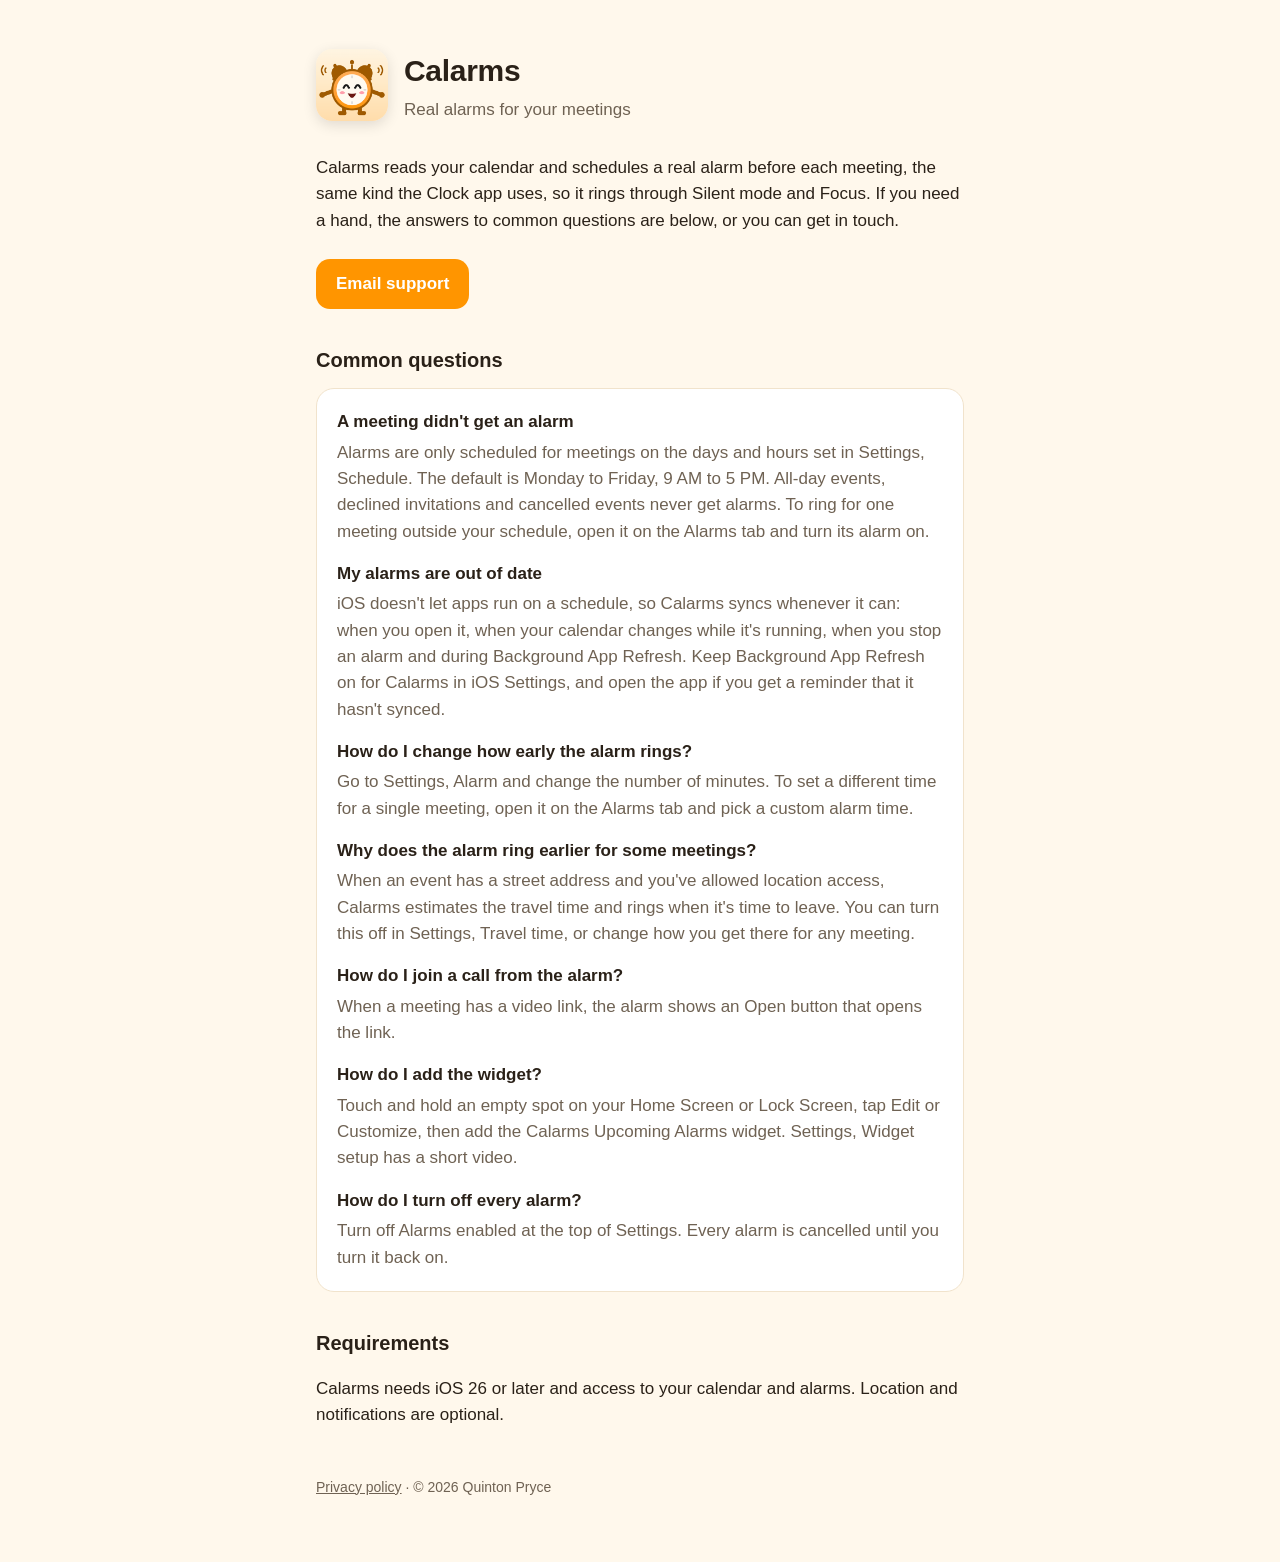
==== index.html @ 372573a1 "Add Calarms support and privacy pages Co-Authored-By: Claude Opus 5.5 <noreply@anthropic.com>" ====
<!doctype html>
<html lang="en">
<head>
  <meta charset="utf-8">
  <meta name="viewport" content="width=device-width, initial-scale=1">
  <title>Calarms Support</title>
  <meta name="description" content="Calarms turns your calendar meetings into real iPhone alarms that ring through Silent mode and Focus.">
  <link rel="icon" href="icon.png">
  <link rel="stylesheet" href="style.css">
</head>
<body>
  <main>
    <header>
      <img src="icon.png" alt="">
      <div>
        <h1>Calarms</h1>
        <p>Real alarms for your meetings</p>
      </div>
    </header>

    <p>Calarms reads your calendar and schedules a real alarm before each meeting, the same kind the Clock app uses, so it rings through Silent mode and Focus. If you need a hand, the answers to common questions are below, or you can get in touch.</p>

    <a class="contact" href="mailto:prycequinton329@gmail.com?subject=Calarms%20support">Email support</a>

    <h2>Common questions</h2>

    <div class="card">
      <h3>A meeting didn't get an alarm</h3>
      <p>Alarms are only scheduled for meetings on the days and hours set in Settings, Schedule. The default is Monday to Friday, 9 AM to 5 PM. All-day events, declined invitations and cancelled events never get alarms. To ring for one meeting outside your schedule, open it on the Alarms tab and turn its alarm on.</p>

      <h3>My alarms are out of date</h3>
      <p>iOS doesn't let apps run on a schedule, so Calarms syncs whenever it can: when you open it, when your calendar changes while it's running, when you stop an alarm and during Background App Refresh. Keep Background App Refresh on for Calarms in iOS Settings, and open the app if you get a reminder that it hasn't synced.</p>

      <h3>How do I change how early the alarm rings?</h3>
      <p>Go to Settings, Alarm and change the number of minutes. To set a different time for a single meeting, open it on the Alarms tab and pick a custom alarm time.</p>

      <h3>Why does the alarm ring earlier for some meetings?</h3>
      <p>When an event has a street address and you've allowed location access, Calarms estimates the travel time and rings when it's time to leave. You can turn this off in Settings, Travel time, or change how you get there for any meeting.</p>

      <h3>How do I join a call from the alarm?</h3>
      <p>When a meeting has a video link, the alarm shows an Open button that opens the link.</p>

      <h3>How do I add the widget?</h3>
      <p>Touch and hold an empty spot on your Home Screen or Lock Screen, tap Edit or Customize, then add the Calarms Upcoming Alarms widget. Settings, Widget setup has a short video.</p>

      <h3>How do I turn off every alarm?</h3>
      <p>Turn off Alarms enabled at the top of Settings. Every alarm is cancelled until you turn it back on.</p>
    </div>

    <h2>Requirements</h2>
    <p>Calarms needs iOS 26 or later and access to your calendar and alarms. Location and notifications are optional.</p>

    <footer>
      <a href="privacy.html">Privacy policy</a> · © 2026 Quinton Pryce
    </footer>
  </main>
</body>
</html>
---- style.css ----
:root {
  --bg: #fff8ec;
  --card: #ffffff;
  --text: #2a2118;
  --muted: #6f6253;
  --accent: #ff9500;
  --accent-ink: #b35f00;
  --border: #f1e3cc;
  color-scheme: light dark;
}

@media (prefers-color-scheme: dark) {
  :root {
    --bg: #17120c;
    --card: #221b13;
    --text: #f6ecdf;
    --muted: #b8a893;
    --accent: #ff9f1a;
    --accent-ink: #ffb347;
    --border: #3a2e20;
  }
}

* {
  box-sizing: border-box;
}

body {
  margin: 0;
  background: var(--bg);
  color: var(--text);
  font-family: ui-rounded, "SF Pro Rounded", -apple-system, BlinkMacSystemFont, "Segoe UI", sans-serif;
  font-size: 17px;
  line-height: 1.55;
}

main {
  max-width: 680px;
  margin: 0 auto;
  padding: 48px 16px 64px;
}

header {
  display: flex;
  align-items: center;
  gap: 16px;
  margin-bottom: 32px;
}

header img {
  width: 72px;
  height: 72px;
  border-radius: 16px;
  box-shadow: 0 4px 14px rgba(0, 0, 0, 0.12);
}

header h1 {
  margin: 0;
  font-size: 30px;
  font-weight: 800;
  letter-spacing: -0.01em;
}

header p {
  margin: 2px 0 0;
  color: var(--muted);
}

h2 {
  margin: 36px 0 8px;
  font-size: 20px;
  font-weight: 800;
}

a {
  color: var(--accent-ink);
}

.card {
  background: var(--card);
  border: 1px solid var(--border);
  border-radius: 18px;
  padding: 4px 20px;
  margin: 12px 0;
}

.card h3 {
  margin: 16px 0 4px;
  font-size: 17px;
}

.card p {
  margin: 0 0 16px;
  color: var(--muted);
}

.contact {
  display: inline-block;
  margin-top: 8px;
  padding: 12px 20px;
  border-radius: 14px;
  background: var(--accent);
  color: #fff;
  font-weight: 700;
  text-decoration: none;
}

footer {
  margin-top: 48px;
  color: var(--muted);
  font-size: 14px;
}

footer a {
  color: inherit;
}
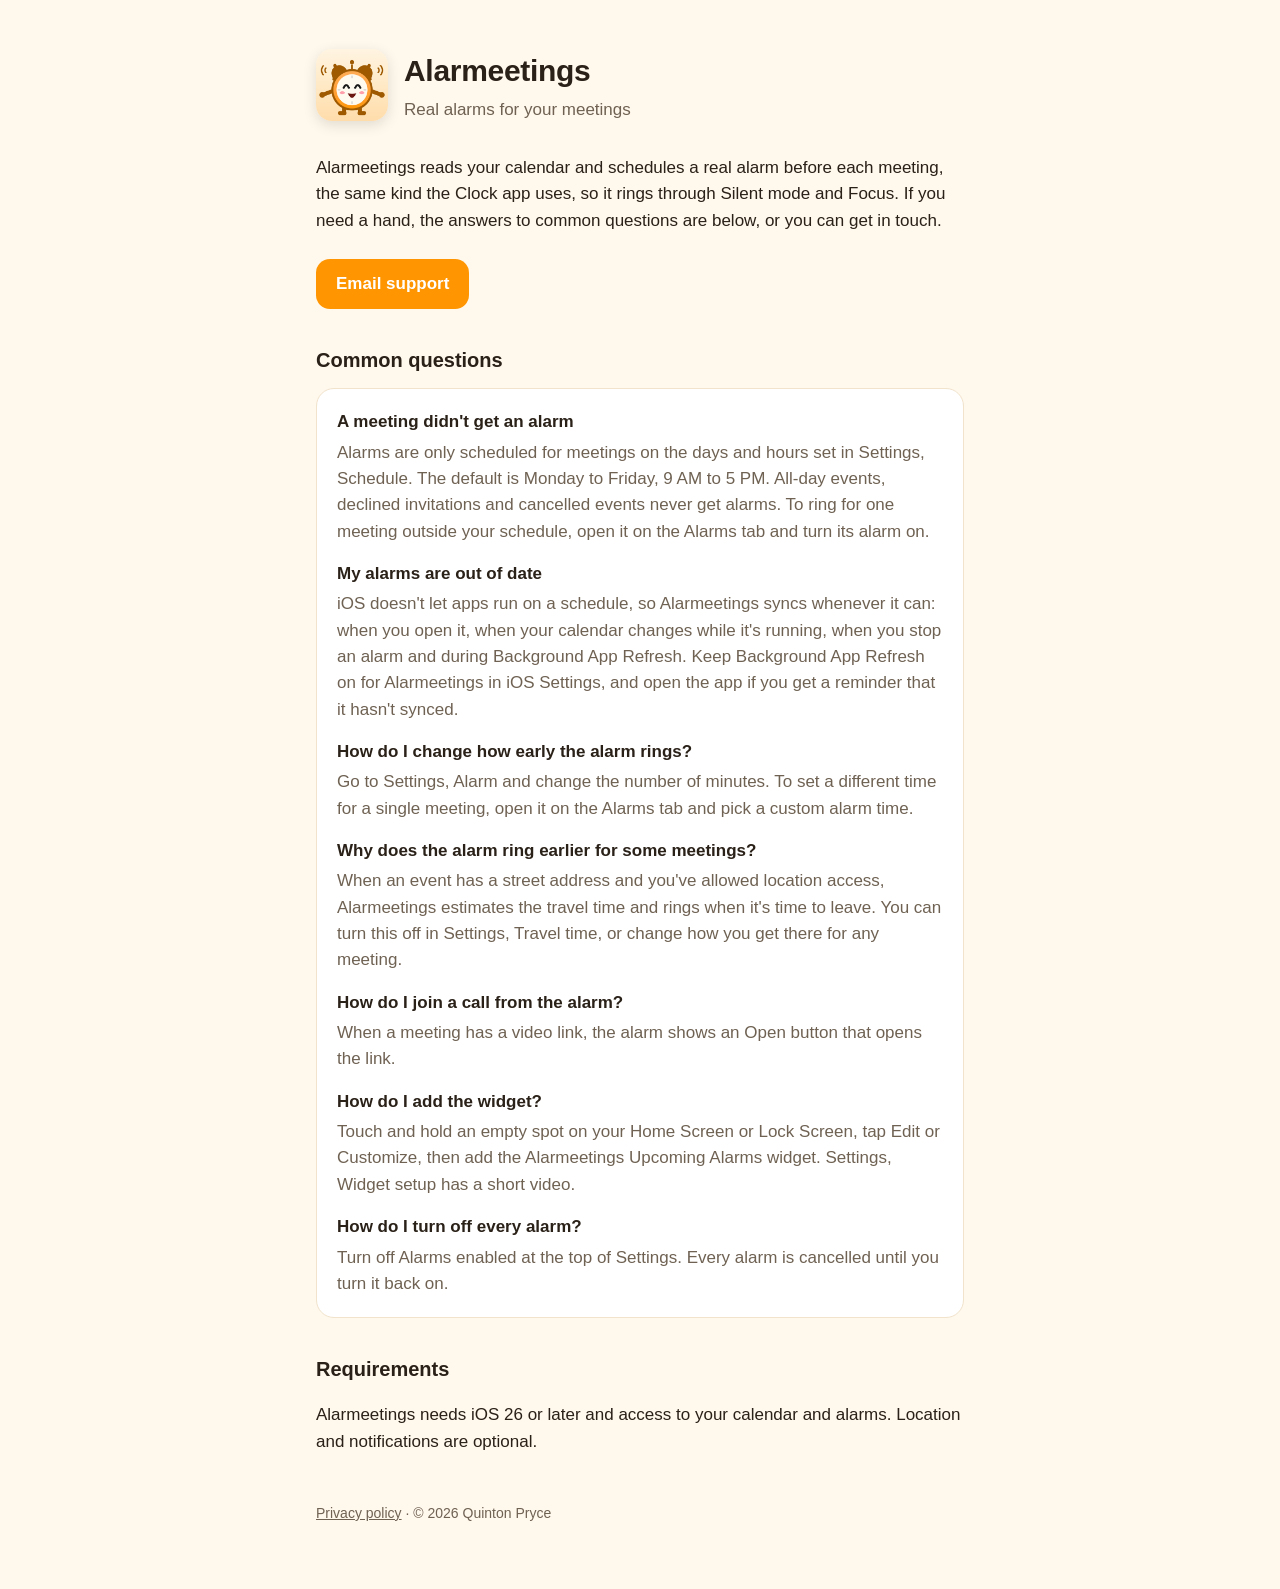
==== commit 2bd38574: "Rename the app to Alarmeetings Co-Authored-By: Claude Opus 5.5 <noreply@anthropic.com>" ====
--- a/index.html
+++ b/index.html
@@ -3,8 +3,8 @@
 <head>
   <meta charset="utf-8">
   <meta name="viewport" content="width=device-width, initial-scale=1">
-  <title>Calarms Support</title>
-  <meta name="description" content="Calarms turns your calendar meetings into real iPhone alarms that ring through Silent mode and Focus.">
+  <title>Alarmeetings Support</title>
+  <meta name="description" content="Alarmeetings turns your calendar meetings into real iPhone alarms that ring through Silent mode and Focus.">
   <link rel="icon" href="icon.png">
   <link rel="stylesheet" href="style.css">
 </head>
@@ -13,14 +13,14 @@
     <header>
       <img src="icon.png" alt="">
       <div>
-        <h1>Calarms</h1>
+        <h1>Alarmeetings</h1>
         <p>Real alarms for your meetings</p>
       </div>
     </header>
 
-    <p>Calarms reads your calendar and schedules a real alarm before each meeting, the same kind the Clock app uses, so it rings through Silent mode and Focus. If you need a hand, the answers to common questions are below, or you can get in touch.</p>
+    <p>Alarmeetings reads your calendar and schedules a real alarm before each meeting, the same kind the Clock app uses, so it rings through Silent mode and Focus. If you need a hand, the answers to common questions are below, or you can get in touch.</p>
 
-    <a class="contact" href="mailto:prycequinton329@gmail.com?subject=Calarms%20support">Email support</a>
+    <a class="contact" href="mailto:prycequinton329@gmail.com?subject=Alarmeetings%20support">Email support</a>
 
     <h2>Common questions</h2>
 
@@ -29,26 +29,26 @@
       <p>Alarms are only scheduled for meetings on the days and hours set in Settings, Schedule. The default is Monday to Friday, 9 AM to 5 PM. All-day events, declined invitations and cancelled events never get alarms. To ring for one meeting outside your schedule, open it on the Alarms tab and turn its alarm on.</p>
 
       <h3>My alarms are out of date</h3>
-      <p>iOS doesn't let apps run on a schedule, so Calarms syncs whenever it can: when you open it, when your calendar changes while it's running, when you stop an alarm and during Background App Refresh. Keep Background App Refresh on for Calarms in iOS Settings, and open the app if you get a reminder that it hasn't synced.</p>
+      <p>iOS doesn't let apps run on a schedule, so Alarmeetings syncs whenever it can: when you open it, when your calendar changes while it's running, when you stop an alarm and during Background App Refresh. Keep Background App Refresh on for Alarmeetings in iOS Settings, and open the app if you get a reminder that it hasn't synced.</p>
 
       <h3>How do I change how early the alarm rings?</h3>
       <p>Go to Settings, Alarm and change the number of minutes. To set a different time for a single meeting, open it on the Alarms tab and pick a custom alarm time.</p>
 
       <h3>Why does the alarm ring earlier for some meetings?</h3>
-      <p>When an event has a street address and you've allowed location access, Calarms estimates the travel time and rings when it's time to leave. You can turn this off in Settings, Travel time, or change how you get there for any meeting.</p>
+      <p>When an event has a street address and you've allowed location access, Alarmeetings estimates the travel time and rings when it's time to leave. You can turn this off in Settings, Travel time, or change how you get there for any meeting.</p>
 
       <h3>How do I join a call from the alarm?</h3>
       <p>When a meeting has a video link, the alarm shows an Open button that opens the link.</p>
 
       <h3>How do I add the widget?</h3>
-      <p>Touch and hold an empty spot on your Home Screen or Lock Screen, tap Edit or Customize, then add the Calarms Upcoming Alarms widget. Settings, Widget setup has a short video.</p>
+      <p>Touch and hold an empty spot on your Home Screen or Lock Screen, tap Edit or Customize, then add the Alarmeetings Upcoming Alarms widget. Settings, Widget setup has a short video.</p>
 
       <h3>How do I turn off every alarm?</h3>
       <p>Turn off Alarms enabled at the top of Settings. Every alarm is cancelled until you turn it back on.</p>
     </div>
 
     <h2>Requirements</h2>
-    <p>Calarms needs iOS 26 or later and access to your calendar and alarms. Location and notifications are optional.</p>
+    <p>Alarmeetings needs iOS 26 or later and access to your calendar and alarms. Location and notifications are optional.</p>
 
     <footer>
       <a href="privacy.html">Privacy policy</a> · © 2026 Quinton Pryce
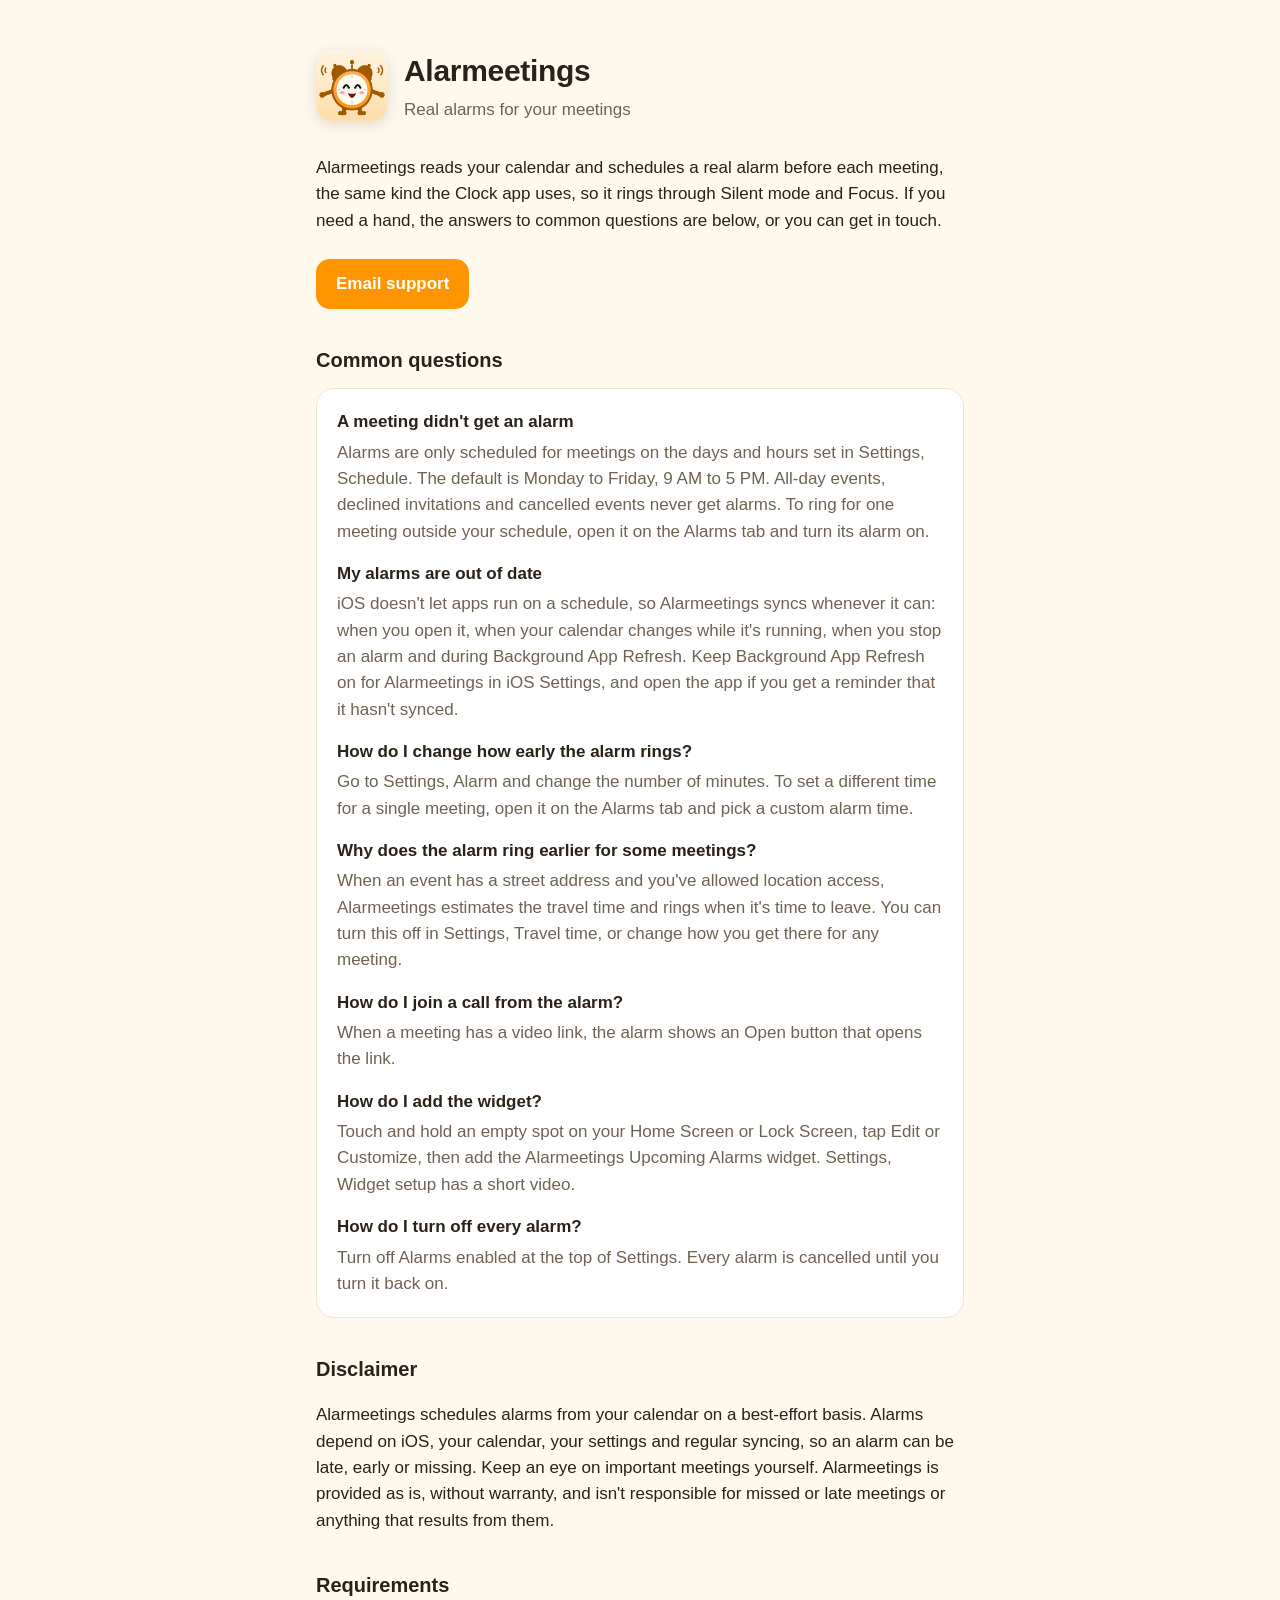
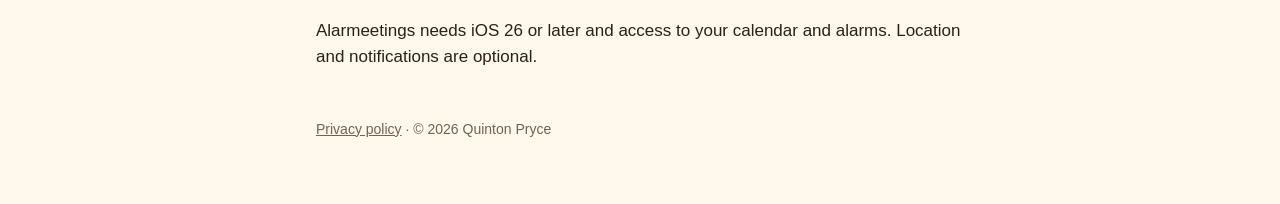
==== commit e3ae3038: "Add a disclaimer to the support page Co-Authored-By: Claude Opus 5.5 <noreply@anthropic.com>" ====
--- a/index.html
+++ b/index.html
@@ -47,6 +47,9 @@
       <p>Turn off Alarms enabled at the top of Settings. Every alarm is cancelled until you turn it back on.</p>
     </div>
 
+    <h2>Disclaimer</h2>
+    <p>Alarmeetings schedules alarms from your calendar on a best-effort basis. Alarms depend on iOS, your calendar, your settings and regular syncing, so an alarm can be late, early or missing. Keep an eye on important meetings yourself. Alarmeetings is provided as is, without warranty, and isn't responsible for missed or late meetings or anything that results from them.</p>
+
     <h2>Requirements</h2>
     <p>Alarmeetings needs iOS 26 or later and access to your calendar and alarms. Location and notifications are optional.</p>
 
